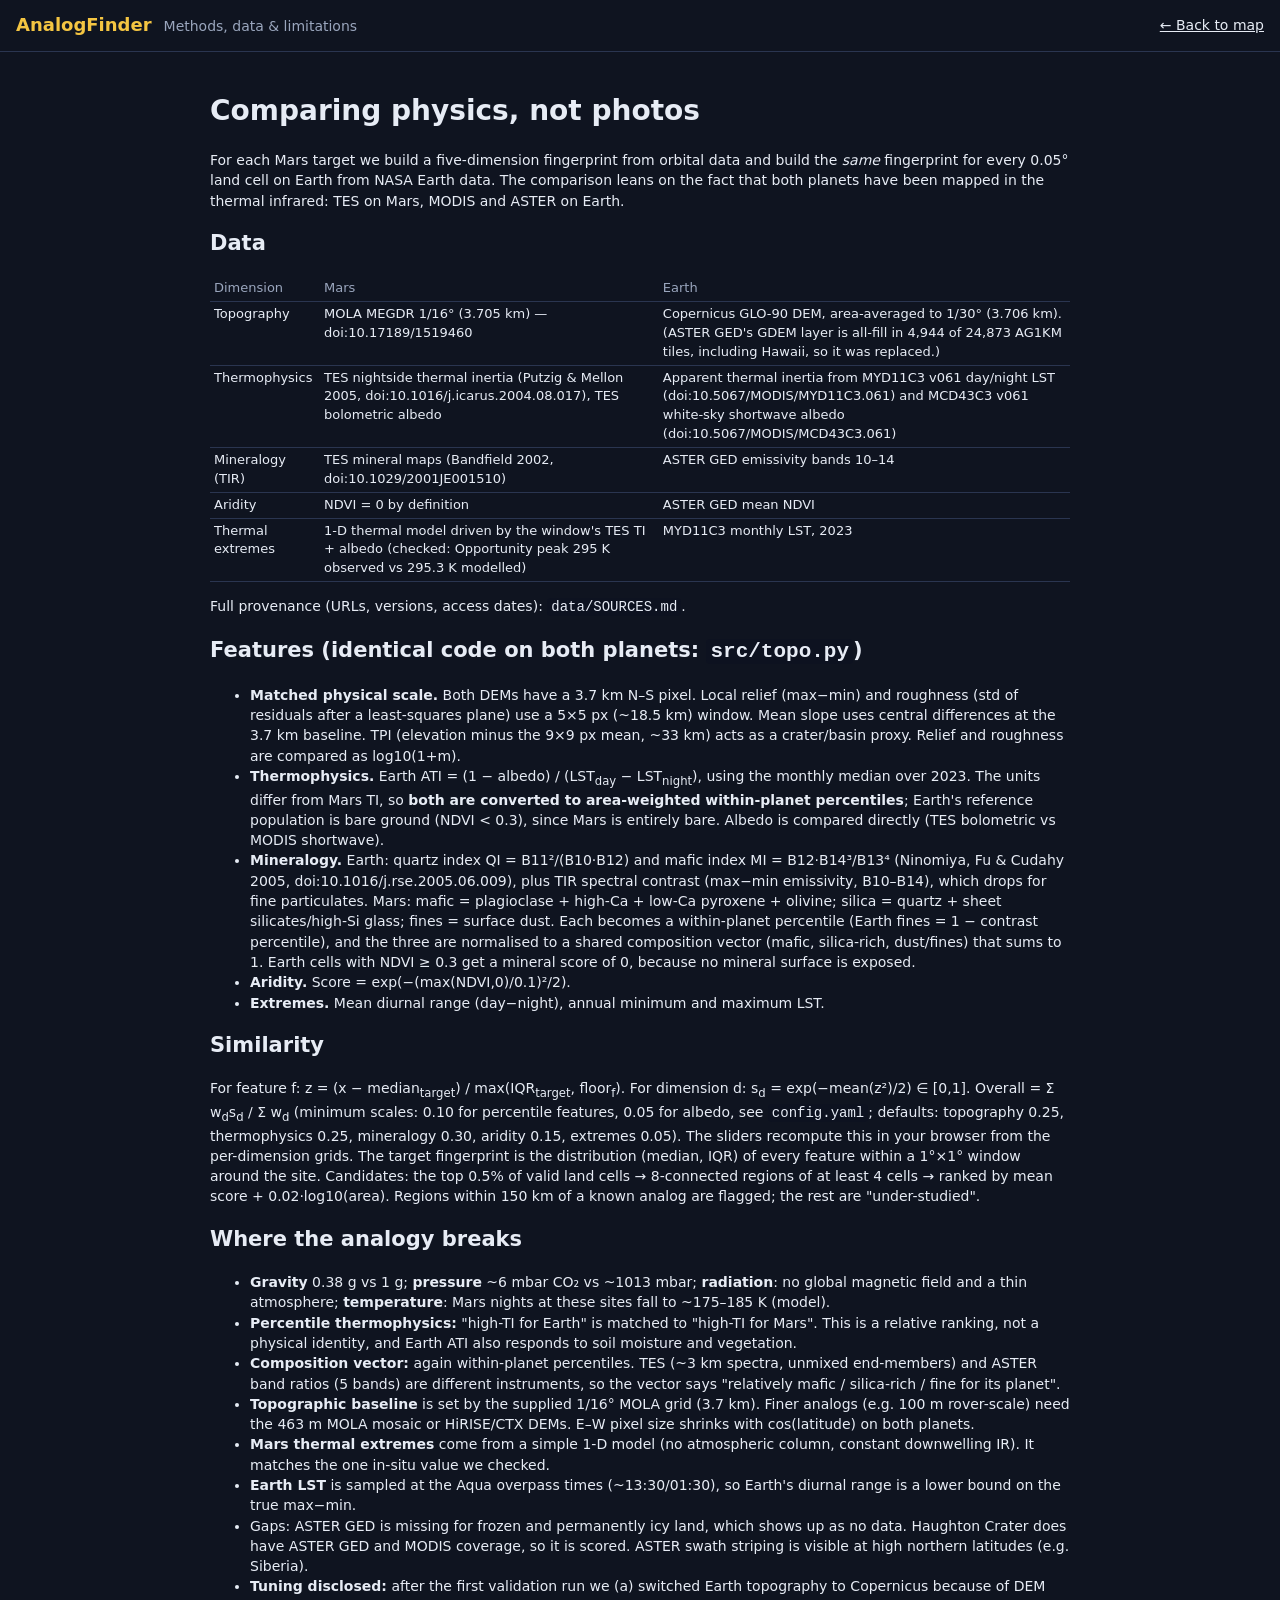
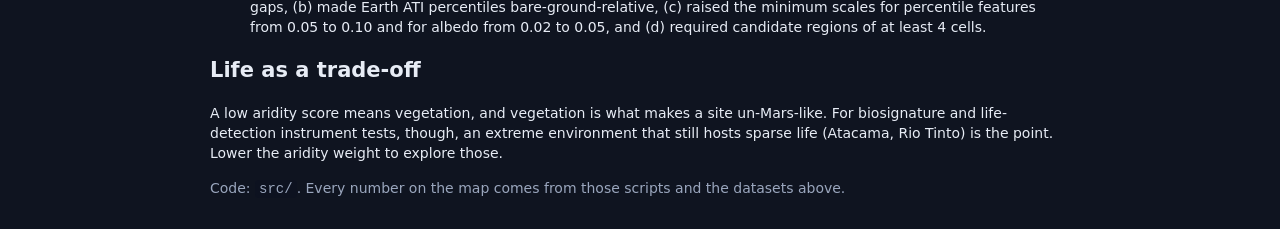
==== web/methods.html @ 2f15cd03 "Copernicus DEM topography, bare-ground ATI percentiles, validation, candidates, analog cards, web ap" ====
<!doctype html>
<html lang="en">
<head>
  <meta charset="utf-8" />
  <meta name="viewport" content="width=device-width, initial-scale=1" />
  <title>AnalogFinder — Methods, data &amp; limitations</title>
  <link rel="stylesheet" href="style.css" />
  <style>body{overflow:auto;height:auto} main{position:static;display:block}</style>
</head>
<body>
<header>
  <div class="brand"><strong>AnalogFinder</strong><span>Methods, data &amp; limitations</span></div>
  <nav><a href="index.html">← Back to map</a></nav>
</header>
<main class="methods">
<h1>Comparing physics, not photos</h1>
<p>For each Mars target we build a five-dimension fingerprint from orbital data and build the <em>same</em> fingerprint for every
0.05° land cell on Earth from NASA Earth data. The comparison leans on the fact that both planets have been mapped in the
thermal infrared: TES on Mars, MODIS and ASTER on Earth.</p>

<h2>Data</h2>
<table>
<tr><th>Dimension</th><th>Mars</th><th>Earth</th></tr>
<tr><td>Topography</td><td>MOLA MEGDR 1/16° (3.705 km) — doi:10.17189/1519460</td><td>Copernicus GLO-90 DEM, area-averaged to 1/30° (3.706 km). (ASTER GED's GDEM layer is all-fill in 4,944 of 24,873 AG1KM tiles, including Hawaii, so it was replaced.)</td></tr>
<tr><td>Thermophysics</td><td>TES nightside thermal inertia (Putzig &amp; Mellon 2005, doi:10.1016/j.icarus.2004.08.017), TES bolometric albedo</td><td>Apparent thermal inertia from MYD11C3 v061 day/night LST (doi:10.5067/MODIS/MYD11C3.061) and MCD43C3 v061 white-sky shortwave albedo (doi:10.5067/MODIS/MCD43C3.061)</td></tr>
<tr><td>Mineralogy (TIR)</td><td>TES mineral maps (Bandfield 2002, doi:10.1029/2001JE001510)</td><td>ASTER GED emissivity bands 10–14</td></tr>
<tr><td>Aridity</td><td>NDVI = 0 by definition</td><td>ASTER GED mean NDVI</td></tr>
<tr><td>Thermal extremes</td><td>1-D thermal model driven by the window's TES TI + albedo (checked: Opportunity peak 295 K observed vs 295.3 K modelled)</td><td>MYD11C3 monthly LST, 2023</td></tr>
</table>
<p>Full provenance (URLs, versions, access dates): <code>data/SOURCES.md</code>.</p>

<h2>Features (identical code on both planets: <code>src/topo.py</code>)</h2>
<ul>
<li><b>Matched physical scale.</b> Both DEMs have a 3.7 km N–S pixel. Local relief (max−min) and roughness (std of residuals after a least-squares plane) use a 5×5 px (~18.5 km) window. Mean slope uses central differences at the 3.7 km baseline. TPI (elevation minus the 9×9 px mean, ~33 km) acts as a crater/basin proxy. Relief and roughness are compared as log10(1+m).</li>
<li><b>Thermophysics.</b> Earth ATI = (1 − albedo) / (LST<sub>day</sub> − LST<sub>night</sub>), using the monthly median over 2023. The units differ from Mars TI, so <b>both are converted to area-weighted within-planet percentiles</b>; Earth's reference population is bare ground (NDVI &lt; 0.3), since Mars is entirely bare. Albedo is compared directly (TES bolometric vs MODIS shortwave).</li>
<li><b>Mineralogy.</b> Earth: quartz index QI = B11²/(B10·B12) and mafic index MI = B12·B14³/B13⁴ (Ninomiya, Fu &amp; Cudahy 2005, doi:10.1016/j.rse.2005.06.009), plus TIR spectral contrast (max−min emissivity, B10–B14), which drops for fine particulates. Mars: mafic = plagioclase + high-Ca + low-Ca pyroxene + olivine; silica = quartz + sheet silicates/high-Si glass; fines = surface dust. Each becomes a within-planet percentile (Earth fines = 1 − contrast percentile), and the three are normalised to a shared composition vector (mafic, silica-rich, dust/fines) that sums to 1. Earth cells with NDVI ≥ 0.3 get a mineral score of 0, because no mineral surface is exposed.</li>
<li><b>Aridity.</b> Score = exp(−(max(NDVI,0)/0.1)²/2).</li>
<li><b>Extremes.</b> Mean diurnal range (day−night), annual minimum and maximum LST.</li>
</ul>

<h2>Similarity</h2>
<p>For feature f: z = (x − median<sub>target</sub>) / max(IQR<sub>target</sub>, floor<sub>f</sub>). For dimension d: s<sub>d</sub> = exp(−mean(z²)/2) ∈ [0,1].
Overall = Σ w<sub>d</sub>s<sub>d</sub> / Σ w<sub>d</sub> (minimum scales: 0.10 for percentile features, 0.05 for albedo, see <code>config.yaml</code>; defaults: topography 0.25, thermophysics 0.25, mineralogy 0.30, aridity 0.15, extremes 0.05). The sliders recompute this in your browser from the per-dimension grids.
The target fingerprint is the distribution (median, IQR) of every feature within a 1°×1° window around the site.
Candidates: the top 0.5% of valid land cells → 8-connected regions of at least 4 cells → ranked by mean score + 0.02·log10(area). Regions within 150 km of a known analog are flagged; the rest are "under-studied".</p>

<h2>Where the analogy breaks</h2>
<ul>
<li><b>Gravity</b> 0.38 g vs 1 g; <b>pressure</b> ~6 mbar CO₂ vs ~1013 mbar; <b>radiation</b>: no global magnetic field and a thin atmosphere; <b>temperature</b>: Mars nights at these sites fall to ~175–185 K (model).</li>
<li><b>Percentile thermophysics:</b> "high-TI for Earth" is matched to "high-TI for Mars". This is a relative ranking, not a physical identity, and Earth ATI also responds to soil moisture and vegetation.</li>
<li><b>Composition vector:</b> again within-planet percentiles. TES (~3 km spectra, unmixed end-members) and ASTER band ratios (5 bands) are different instruments, so the vector says "relatively mafic / silica-rich / fine for its planet".</li>
<li><b>Topographic baseline</b> is set by the supplied 1/16° MOLA grid (3.7 km). Finer analogs (e.g. 100 m rover-scale) need the 463 m MOLA mosaic or HiRISE/CTX DEMs. E–W pixel size shrinks with cos(latitude) on both planets.</li>
<li><b>Mars thermal extremes</b> come from a simple 1-D model (no atmospheric column, constant downwelling IR). It matches the one in-situ value we checked.</li>
<li><b>Earth LST</b> is sampled at the Aqua overpass times (~13:30/01:30), so Earth's diurnal range is a lower bound on the true max−min.</li>
<li>Gaps: ASTER GED is missing for frozen and permanently icy land, which shows up as no data. Haughton Crater does have ASTER GED and MODIS coverage, so it is scored. ASTER swath striping is visible at high northern latitudes (e.g. Siberia).</li>
<li><b>Tuning disclosed:</b> after the first validation run we (a) switched Earth topography to Copernicus because of DEM gaps, (b) made Earth ATI percentiles bare-ground-relative, (c) raised the minimum scales for percentile features from 0.05 to 0.10 and for albedo from 0.02 to 0.05, and (d) required candidate regions of at least 4 cells.</li>
</ul>
<h2>Life as a trade-off</h2>
<p>A low aridity score means vegetation, and vegetation is what makes a site un-Mars-like. For biosignature and life-detection instrument
tests, though, an extreme environment that still hosts sparse life (Atacama, Rio Tinto) is the point. Lower the aridity weight to explore those.</p>
<p class="muted">Code: <code>src/</code>. Every number on the map comes from those scripts and the datasets above.</p>
</main>
</body>
</html>
---- web/style.css ----
:root { --bg:#0f1420; --panel:#161d2c; --ink:#e7ecf5; --muted:#9aa6bd; --accent:#f4c542; --line:#2a3550; }
* { box-sizing: border-box; }
html, body { margin:0; height:100%; background:var(--bg); color:var(--ink); font:14px/1.45 system-ui, -apple-system, "Segoe UI", sans-serif; }
header { height:52px; display:flex; align-items:center; justify-content:space-between; padding:0 16px; border-bottom:1px solid var(--line); }
.brand strong { font-size:18px; margin-right:12px; color:var(--accent); }
.brand span { color:var(--muted); }
nav a { color:var(--ink); }
main { position:absolute; top:52px; bottom:0; left:0; right:0; display:flex; }
#controls { width:300px; overflow:auto; padding:12px 14px; background:var(--panel); border-right:1px solid var(--line); }
#controls h2, #panel h2 { font-size:13px; text-transform:uppercase; letter-spacing:.06em; color:var(--muted); margin:14px 0 6px; }
#panel h2#p-title { text-transform:none; letter-spacing:0; color:var(--ink); font-size:17px; }
select { width:100%; padding:6px; background:#0d1220; color:var(--ink); border:1px solid var(--line); border-radius:6px; }
.muted { color:var(--muted); } .small { font-size:12px; }
.seg { display:flex; flex-wrap:wrap; gap:4px; }
.seg button, .tabs button { background:#0d1220; color:var(--ink); border:1px solid var(--line); padding:4px 8px; border-radius:6px; cursor:pointer; font-size:12px; }
.seg button.on, .tabs button.on { background:var(--accent); color:#111; border-color:var(--accent); }
.w { display:grid; grid-template-columns:110px 1fr 34px; align-items:center; gap:6px; margin:3px 0; font-size:12px; }
.w input { width:100%; accent-color:var(--accent); }
button.link { background:none; border:0; color:var(--accent); cursor:pointer; padding:0; font-size:12px; }
.list { padding-left:20px; margin:4px 0; max-height:260px; overflow:auto; }
.list li { cursor:pointer; padding:3px 0; border-bottom:1px dotted var(--line); font-size:12.5px; }
.list li:hover { color:var(--accent); }
.list .sc { float:right; color:var(--accent); font-variant-numeric:tabular-nums; }
.tabs { display:flex; gap:4px; margin-bottom:4px; }
#map { flex:1; background:#0b0f18; }
#panel { width:360px; overflow:auto; padding:10px 14px 20px; background:var(--panel); border-left:1px solid var(--line); position:relative; }
#panel.hidden { display:none; }
#close-panel { position:absolute; right:10px; top:6px; background:none; border:0; color:var(--muted); font-size:22px; cursor:pointer; }
#p-score { font-size:28px; font-weight:700; color:var(--accent); }
#p-score small { font-size:13px; color:var(--muted); font-weight:400; }
#radar { width:100%; height:auto; }
#radar text { fill:var(--muted); font-size:10px; }
table { width:100%; border-collapse:collapse; font-size:12px; margin-top:8px; }
th, td { text-align:left; padding:3px 4px; border-bottom:1px solid var(--line); vertical-align:top; }
th { color:var(--muted); font-weight:500; }
.good { color:#7ad151; } .bad { color:#ff8a65; }
#p-text p { margin:6px 0; }
#legend { position:absolute; bottom:14px; left:316px; z-index:500; display:flex; align-items:center; gap:6px; background:rgba(15,20,32,.85); padding:6px 10px; border-radius:6px; font-size:12px; }
#legend .bar { width:160px; height:10px; border-radius:3px; background:linear-gradient(90deg,#440154,#482878,#3e4989,#31688e,#26828e,#1f9e89,#35b779,#6ece58,#b5de2b,#fde725); }
#legend em { color:var(--muted); font-style:normal; margin-left:6px; }
.leaflet-container { font:inherit; }
.cand-marker { background:var(--accent); border:2px solid #111; border-radius:50%; width:12px; height:12px; }
.known-marker { background:#fff; border:2px solid #111; transform:rotate(45deg); width:10px; height:10px; }
.methods { max-width:900px; margin:0 auto; padding:20px; }
.methods code { background:#0d1220; padding:1px 4px; border-radius:4px; }
.methods table { font-size:13px; }
@media (max-width: 900px) { #controls { width:240px; } #panel { position:absolute; right:0; top:0; bottom:0; z-index:1000; } #legend { left:250px; } }
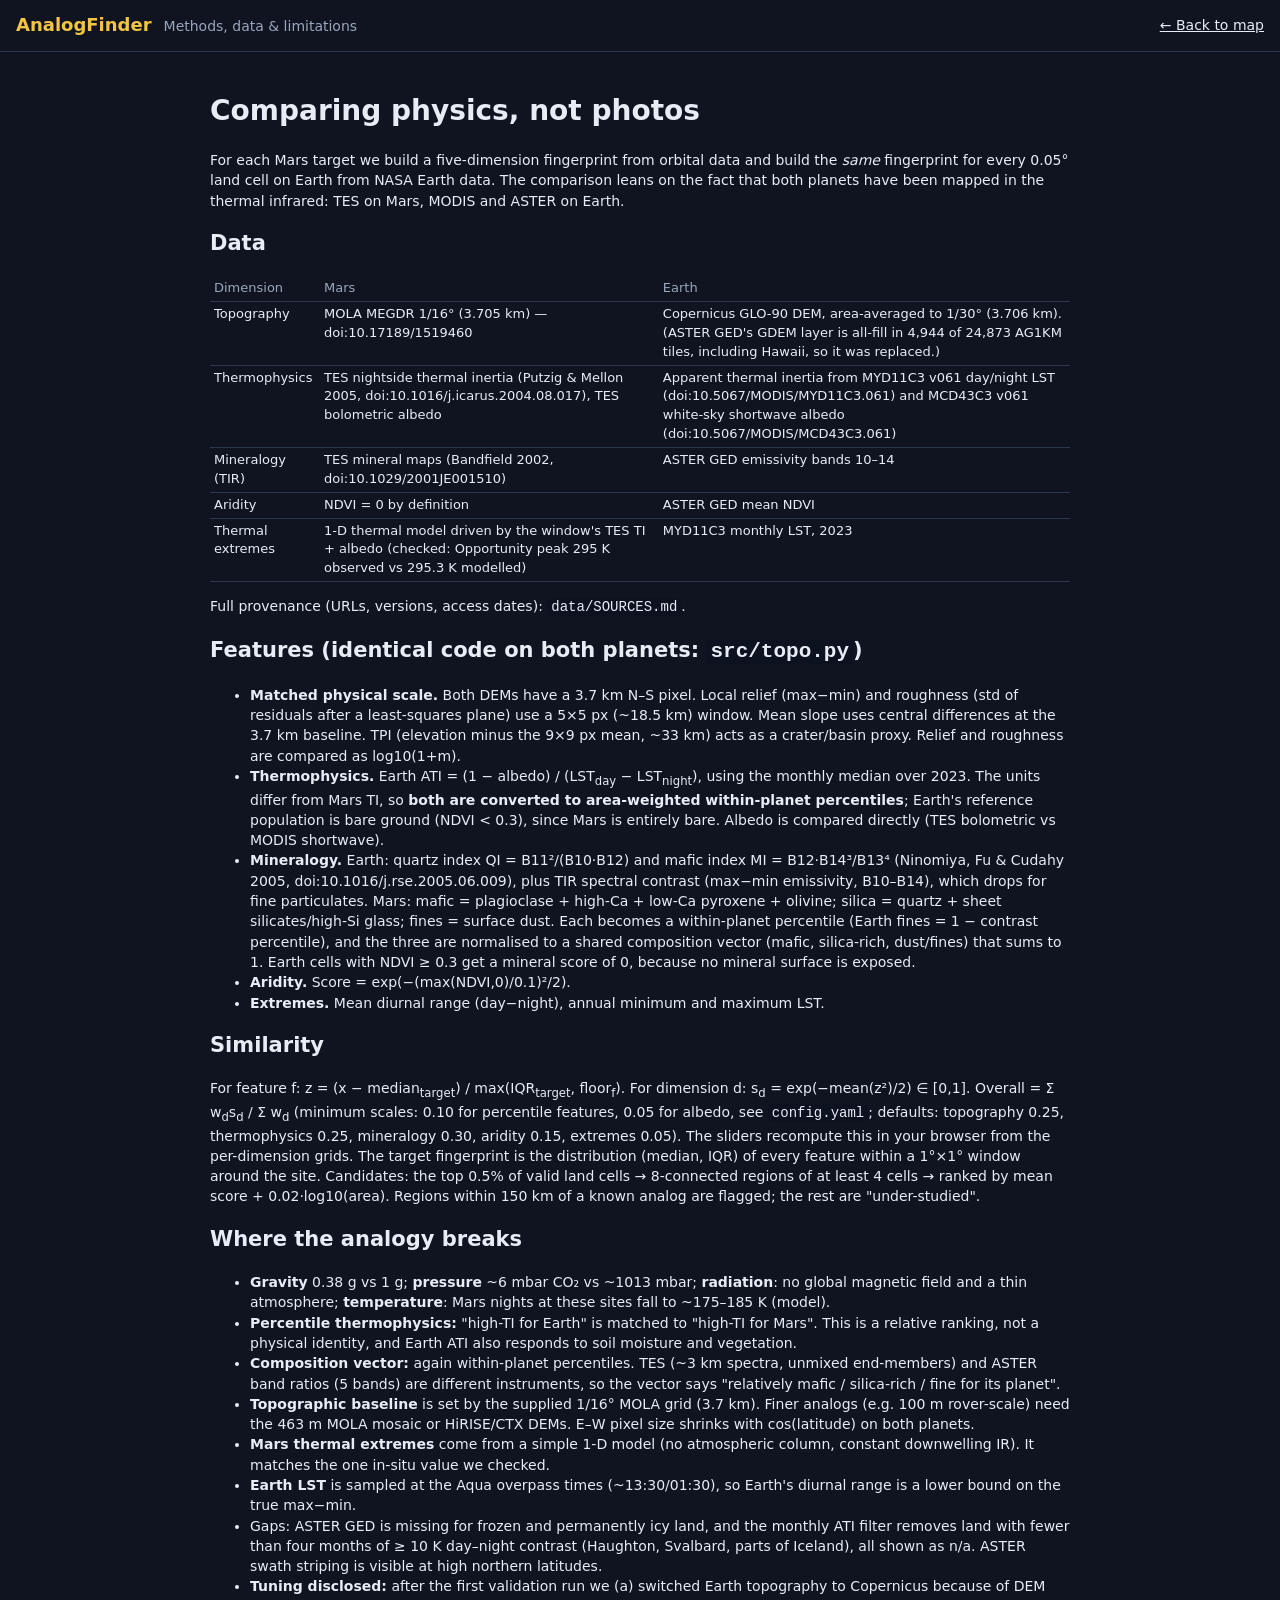
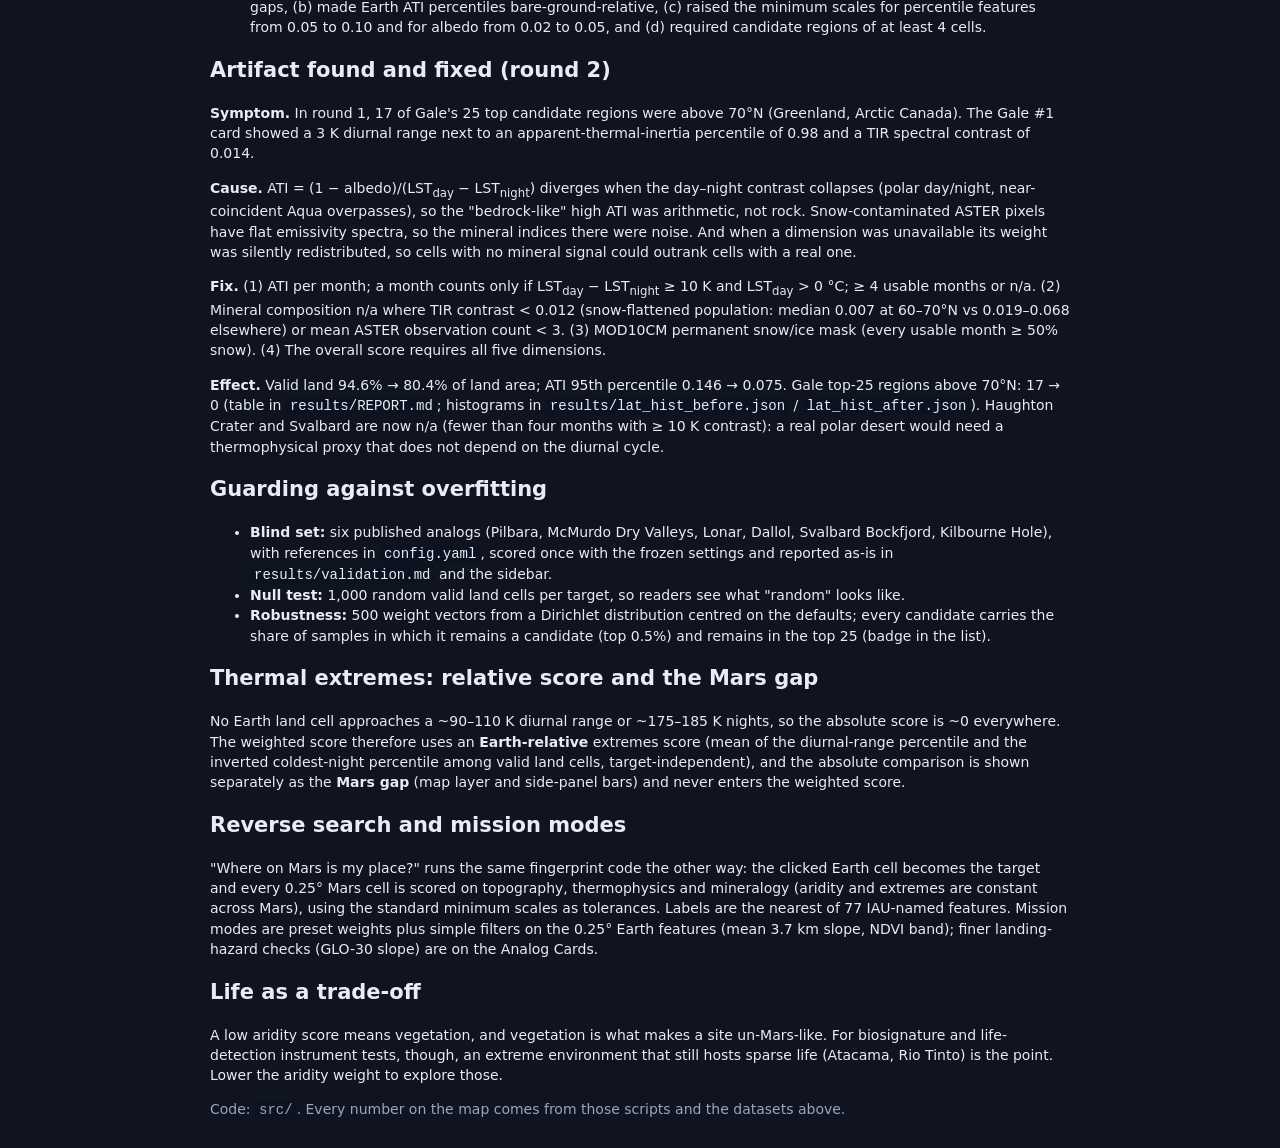
==== commit 53a47af4: "Round 2: artifact fix report, relative extremes + Mars gap, blind set/null/robustness, reverse searc" ====
--- a/web/methods.html
+++ b/web/methods.html
@@ -52,9 +52,39 @@
 <li><b>Topographic baseline</b> is set by the supplied 1/16° MOLA grid (3.7 km). Finer analogs (e.g. 100 m rover-scale) need the 463 m MOLA mosaic or HiRISE/CTX DEMs. E–W pixel size shrinks with cos(latitude) on both planets.</li>
 <li><b>Mars thermal extremes</b> come from a simple 1-D model (no atmospheric column, constant downwelling IR). It matches the one in-situ value we checked.</li>
 <li><b>Earth LST</b> is sampled at the Aqua overpass times (~13:30/01:30), so Earth's diurnal range is a lower bound on the true max−min.</li>
-<li>Gaps: ASTER GED is missing for frozen and permanently icy land, which shows up as no data. Haughton Crater does have ASTER GED and MODIS coverage, so it is scored. ASTER swath striping is visible at high northern latitudes (e.g. Siberia).</li>
+<li>Gaps: ASTER GED is missing for frozen and permanently icy land, and the monthly ATI filter removes land with fewer than four months of ≥ 10 K day–night contrast (Haughton, Svalbard, parts of Iceland), all shown as n/a. ASTER swath striping is visible at high northern latitudes.</li>
 <li><b>Tuning disclosed:</b> after the first validation run we (a) switched Earth topography to Copernicus because of DEM gaps, (b) made Earth ATI percentiles bare-ground-relative, (c) raised the minimum scales for percentile features from 0.05 to 0.10 and for albedo from 0.02 to 0.05, and (d) required candidate regions of at least 4 cells.</li>
 </ul>
+<h2>Artifact found and fixed (round 2)</h2>
+<p><b>Symptom.</b> In round 1, 17 of Gale's 25 top candidate regions were above 70°N (Greenland, Arctic Canada). The Gale #1 card showed a
+3 K diurnal range next to an apparent-thermal-inertia percentile of 0.98 and a TIR spectral contrast of 0.014.</p>
+<p><b>Cause.</b> ATI = (1 − albedo)/(LST<sub>day</sub> − LST<sub>night</sub>) diverges when the day–night contrast collapses (polar day/night,
+near-coincident Aqua overpasses), so the "bedrock-like" high ATI was arithmetic, not rock. Snow-contaminated ASTER pixels have flat emissivity
+spectra, so the mineral indices there were noise. And when a dimension was unavailable its weight was silently redistributed, so cells with no
+mineral signal could outrank cells with a real one.</p>
+<p><b>Fix.</b> (1) ATI per month; a month counts only if LST<sub>day</sub> − LST<sub>night</sub> ≥ 10 K and LST<sub>day</sub> &gt; 0 °C; ≥ 4 usable months or n/a.
+(2) Mineral composition n/a where TIR contrast &lt; 0.012 (snow-flattened population: median 0.007 at 60–70°N vs 0.019–0.068 elsewhere) or mean ASTER
+observation count &lt; 3. (3) MOD10CM permanent snow/ice mask (every usable month ≥ 50% snow). (4) The overall score requires all five dimensions.</p>
+<p><b>Effect.</b> Valid land 94.6% → 80.4% of land area; ATI 95th percentile 0.146 → 0.075. Gale top-25 regions above 70°N: 17 → 0 (table in
+<code>results/REPORT.md</code>; histograms in <code>results/lat_hist_before.json</code> / <code>lat_hist_after.json</code>). Haughton Crater and Svalbard are now
+n/a (fewer than four months with ≥ 10 K contrast): a real polar desert would need a thermophysical proxy that does not depend on the diurnal cycle.</p>
+<h2>Guarding against overfitting</h2>
+<ul>
+<li><b>Blind set:</b> six published analogs (Pilbara, McMurdo Dry Valleys, Lonar, Dallol, Svalbard Bockfjord, Kilbourne Hole), with references in
+<code>config.yaml</code>, scored once with the frozen settings and reported as-is in <code>results/validation.md</code> and the sidebar.</li>
+<li><b>Null test:</b> 1,000 random valid land cells per target, so readers see what "random" looks like.</li>
+<li><b>Robustness:</b> 500 weight vectors from a Dirichlet distribution centred on the defaults; every candidate carries the share of samples in which it
+remains a candidate (top 0.5%) and remains in the top 25 (badge in the list).</li>
+</ul>
+<h2>Thermal extremes: relative score and the Mars gap</h2>
+<p>No Earth land cell approaches a ~90–110 K diurnal range or ~175–185 K nights, so the absolute score is ~0 everywhere. The weighted score therefore uses an
+<b>Earth-relative</b> extremes score (mean of the diurnal-range percentile and the inverted coldest-night percentile among valid land cells, target-independent),
+and the absolute comparison is shown separately as the <b>Mars gap</b> (map layer and side-panel bars) and never enters the weighted score.</p>
+<h2>Reverse search and mission modes</h2>
+<p>"Where on Mars is my place?" runs the same fingerprint code the other way: the clicked Earth cell becomes the target and every 0.25° Mars cell is scored on
+topography, thermophysics and mineralogy (aridity and extremes are constant across Mars), using the standard minimum scales as tolerances. Labels are the nearest
+of 77 IAU-named features. Mission modes are preset weights plus simple filters on the 0.25° Earth features (mean 3.7 km slope, NDVI band); finer landing-hazard
+checks (GLO-30 slope) are on the Analog Cards.</p>
 <h2>Life as a trade-off</h2>
 <p>A low aridity score means vegetation, and vegetation is what makes a site un-Mars-like. For biosignature and life-detection instrument
 tests, though, an extreme environment that still hosts sparse life (Atacama, Rio Tinto) is the point. Lower the aridity weight to explore those.</p>
--- a/web/style.css
+++ b/web/style.css
@@ -45,3 +45,25 @@
 .methods code { background:#0d1220; padding:1px 4px; border-radius:4px; }
 .methods table { font-size:13px; }
 @media (max-width: 900px) { #controls { width:240px; } #panel { position:absolute; right:0; top:0; bottom:0; z-index:1000; } #legend { left:250px; } }
+button.hdr { background:#0d1220; color:var(--ink); border:1px solid var(--line); padding:5px 10px; border-radius:6px; cursor:pointer; margin-right:10px; font-size:13px; }
+button.hdr:hover { border-color:var(--accent); }
+button.primary { width:100%; margin:10px 0; background:var(--accent); color:#111; border:0; padding:8px; border-radius:6px; font-weight:600; cursor:pointer; }
+#map-wrap { flex:1; position:relative; }
+#map { position:absolute; inset:0; }
+#caption { position:absolute; left:50%; bottom:40px; transform:translateX(-50%); z-index:600; background:rgba(15,20,32,.92); border:1px solid var(--accent); color:var(--ink); padding:10px 16px; border-radius:8px; max-width:640px; font-size:15px; }
+#caption.hidden { display:none; }
+.badge { display:inline-block; min-width:34px; text-align:center; font-size:11px; padding:1px 5px; border-radius:10px; margin-right:5px; background:#2a3550; color:var(--ink); }
+.badge.hi { background:#35b779; color:#111; } .badge.mid { background:#f4c542; color:#111; } .badge.lo { background:#6b2d3d; }
+.gap { margin:8px 0; font-size:12.5px; }
+.gap .row { display:grid; grid-template-columns:150px 1fr 90px; align-items:center; gap:6px; margin:3px 0; }
+.gap .track { height:8px; background:#2a3550; border-radius:4px; overflow:hidden; }
+.gap .fill { height:100%; background:#ff8a65; }
+#mars-map { height:220px; background:#000; border:1px solid var(--line); }
+#mars-wrap h3 { font-size:13px; margin:10px 0 4px; }
+.modal { position:fixed; inset:0; background:rgba(0,0,0,.6); z-index:2000; display:flex; align-items:center; justify-content:center; }
+.modal.hidden { display:none; }
+.modal-box { background:var(--panel); border:1px solid var(--line); border-radius:10px; max-width:820px; max-height:85vh; overflow:auto; padding:18px 22px; position:relative; }
+.modal-box h2 { margin-top:0; color:var(--accent); }
+#close-blind { position:absolute; right:12px; top:8px; background:none; border:0; color:var(--muted); font-size:22px; cursor:pointer; }
+.hit { color:#7ad151; font-weight:600; } .miss { color:#ff8a65; font-weight:600; }
+.mars-marker { background:#ff8a65; border:2px solid #111; border-radius:50%; width:12px; height:12px; }
